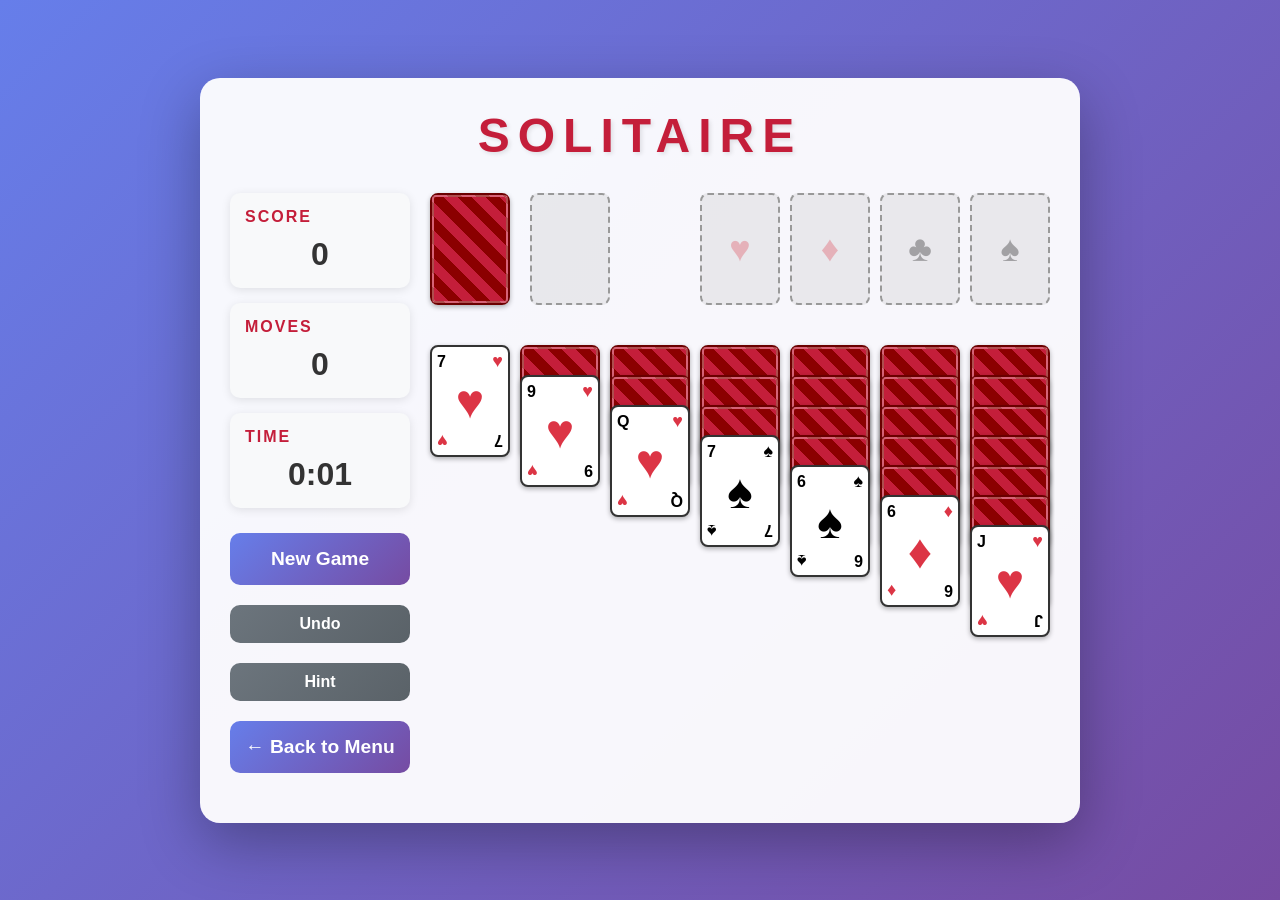
==== games/solitaire/solitaire.html @ 7c759008 "initial commit" ====
<!DOCTYPE html>
<html lang="en">
<head>
    <meta charset="UTF-8">
    <meta name="viewport" content="width=device-width, initial-scale=1.0">
    <title>Solitaire Game</title>
    <link rel="stylesheet" href="../../shared/common.css">
    <link rel="stylesheet" href="solitaire.css">
</head>
<body>
    <div class="game-container">
        <div class="game-header">
            <h1>SOLITAIRE</h1>
        </div>

        <div class="game-content">
            <div class="side-panel">
                <div class="info-box">
                    <h2>Score</h2>
                    <div id="score">0</div>
                </div>
                <div class="info-box">
                    <h2>Moves</h2>
                    <div id="moves">0</div>
                </div>
                <div class="info-box">
                    <h2>Time</h2>
                    <div id="time">0:00</div>
                </div>

                <div class="controls-section">
                    <button id="new-game-btn" class="action-btn">New Game</button>
                    <button id="undo-btn" class="action-btn secondary-btn">Undo</button>
                    <button id="hint-btn" class="action-btn secondary-btn">Hint</button>
                    <a href="../../dashboard.html" class="back-btn">← Back to Menu</a>
                </div>
            </div>

            <div class="game-area">
                <!-- Top area: Stock, Waste, and Foundations -->
                <div class="top-row">
                    <div class="stock-waste">
                        <div id="stock" class="card-pile stock-pile"></div>
                        <div id="waste" class="card-pile waste-pile"></div>
                    </div>

                    <div class="foundations">
                        <div id="foundation-0" class="card-pile foundation-pile" data-suit="hearts"></div>
                        <div id="foundation-1" class="card-pile foundation-pile" data-suit="diamonds"></div>
                        <div id="foundation-2" class="card-pile foundation-pile" data-suit="clubs"></div>
                        <div id="foundation-3" class="card-pile foundation-pile" data-suit="spades"></div>
                    </div>
                </div>

                <!-- Bottom area: Tableau (7 columns) -->
                <div class="tableau">
                    <div id="tableau-0" class="card-pile tableau-pile"></div>
                    <div id="tableau-1" class="card-pile tableau-pile"></div>
                    <div id="tableau-2" class="card-pile tableau-pile"></div>
                    <div id="tableau-3" class="card-pile tableau-pile"></div>
                    <div id="tableau-4" class="card-pile tableau-pile"></div>
                    <div id="tableau-5" class="card-pile tableau-pile"></div>
                    <div id="tableau-6" class="card-pile tableau-pile"></div>
                </div>

                <!-- Game Over overlay -->
                <div id="game-over" class="game-over hidden">
                    <h2>🎉 You Win!</h2>
                    <p>Congratulations!</p>
                    <p>Score: <span id="final-score">0</span></p>
                    <p>Moves: <span id="final-moves">0</span></p>
                    <p>Time: <span id="final-time">0:00</span></p>
                    <button id="restart-btn">Play Again</button>
                </div>
            </div>
        </div>
    </div>

    <script src="solitaire.js"></script>
</body>
</html>
---- shared/common.css ----
/* Shared styles for all games */

* {
    margin: 0;
    padding: 0;
    box-sizing: border-box;
}

body {
    font-family: 'Arial', sans-serif;
    background: linear-gradient(135deg, #667eea 0%, #764ba2 100%);
    min-height: 100vh;
    display: flex;
    justify-content: center;
    align-items: center;
    padding: 20px;
}

/* Common button styles */
.action-btn, .back-btn {
    width: 100%;
    padding: 15px;
    font-size: 1.2em;
    font-weight: bold;
    background: linear-gradient(135deg, #667eea 0%, #764ba2 100%);
    color: white;
    border: none;
    border-radius: 10px;
    cursor: pointer;
    transition: transform 0.2s, box-shadow 0.2s;
    margin-top: 10px;
    text-decoration: none;
    display: inline-block;
    text-align: center;
}

.action-btn:hover, .back-btn:hover {
    transform: translateY(-2px);
    box-shadow: 0 5px 15px rgba(102, 126, 234, 0.4);
}

.action-btn:active, .back-btn:active {
    transform: translateY(0);
}

/* Game container */
.game-container {
    background: rgba(255, 255, 255, 0.95);
    border-radius: 20px;
    box-shadow: 0 20px 60px rgba(0, 0, 0, 0.3);
    padding: 30px;
}

/* Game header */
.game-header {
    text-align: center;
    margin-bottom: 30px;
}

.game-header h1 {
    font-size: 3em;
    color: #667eea;
    text-shadow: 2px 2px 4px rgba(0, 0, 0, 0.1);
    letter-spacing: 8px;
}

/* Info boxes */
.info-box {
    background: #f8f9fa;
    padding: 15px;
    border-radius: 10px;
    box-shadow: 0 2px 10px rgba(0, 0, 0, 0.1);
}

.info-box h2 {
    font-size: 1em;
    color: #667eea;
    margin-bottom: 10px;
    text-transform: uppercase;
    letter-spacing: 2px;
}

.info-box div:not(canvas) {
    font-size: 2em;
    font-weight: bold;
    color: #333;
    text-align: center;
}

/* Game over overlay */
.game-over {
    position: absolute;
    top: 50%;
    left: 50%;
    transform: translate(-50%, -50%);
    background: rgba(255, 255, 255, 0.98);
    padding: 40px;
    border-radius: 15px;
    text-align: center;
    box-shadow: 0 10px 40px rgba(0, 0, 0, 0.3);
    z-index: 10;
}

.game-over.hidden {
    display: none;
}

.game-over h2 {
    font-size: 2.5em;
    color: #764ba2;
    margin-bottom: 20px;
}

.game-over p {
    font-size: 1.5em;
    color: #333;
    margin-bottom: 30px;
}

/* Control panel */
.controls-panel h2 {
    font-size: 1.2em;
    color: #667eea;
    margin-bottom: 15px;
    text-transform: uppercase;
    letter-spacing: 2px;
}

.control-item {
    display: flex;
    align-items: center;
    gap: 10px;
    padding: 8px;
    background: #f8f9fa;
    border-radius: 5px;
    margin-bottom: 8px;
}

.key {
    display: inline-block;
    padding: 5px 10px;
    background: #667eea;
    color: white;
    border-radius: 5px;
    font-weight: bold;
    min-width: 60px;
    text-align: center;
    box-shadow: 0 2px 5px rgba(0, 0, 0, 0.2);
}

.control-item span:last-child {
    color: #333;
    font-size: 0.9em;
}
---- games/solitaire/solitaire.css ----
/* Solitaire-specific styles */

.game-container {
    max-width: 1100px;
}

.game-content {
    display: flex;
    gap: 20px;
}

.side-panel {
    display: flex;
    flex-direction: column;
    gap: 15px;
    min-width: 180px;
}

.controls-section {
    display: flex;
    flex-direction: column;
    gap: 10px;
}

.secondary-btn {
    background: linear-gradient(135deg, #6c757d 0%, #5a6268 100%);
    font-size: 1em;
    padding: 10px;
}

.game-area {
    flex: 1;
    position: relative;
    min-height: 600px;
}

/* Card styling */
.card {
    width: 80px;
    height: 112px;
    border-radius: 8px;
    position: absolute;
    cursor: pointer;
    transition: transform 0.2s, box-shadow 0.2s;
    user-select: none;
}

.card.face-up {
    background: white;
    border: 2px solid #333;
    box-shadow: 0 2px 5px rgba(0, 0, 0, 0.3);
    display: flex;
    flex-direction: column;
    justify-content: space-between;
    padding: 5px;
}

.card.face-down {
    background: linear-gradient(135deg, #c41e3a 0%, #8b0000 100%);
    border: 2px solid #6b0000;
    box-shadow: 0 2px 5px rgba(0, 0, 0, 0.3);
    display: flex;
    align-items: center;
    justify-content: center;
}

.card-back {
    width: 100%;
    height: 100%;
    background: repeating-linear-gradient(
        45deg,
        #c41e3a,
        #c41e3a 10px,
        #8b0000 10px,
        #8b0000 20px
    );
    border-radius: 4px;
    border: 2px solid rgba(255, 255, 255, 0.3);
}

.card:hover {
    transform: translateY(-5px);
    box-shadow: 0 5px 15px rgba(0, 0, 0, 0.4);
}

.card-corner {
    font-weight: bold;
    line-height: 1;
}

.card-corner.top-left {
    text-align: left;
    display: flex;
    align-items: baseline;
    justify-content: space-between;
    gap: 3px;
}

.card-corner.bottom-right {
    text-align: right;
    transform: rotate(180deg);
    display: flex;
    align-items: baseline;
    justify-content: space-between;
    gap: 3px;
}

.card-corner .rank {
    font-size: 16px;
}

.card-corner .suit {
    font-size: 18px;
}

.card-center {
    position: absolute;
    top: 50%;
    left: 50%;
    transform: translate(-50%, -50%);
    font-size: 48px;
}

.red {
    color: #dc3545;
}

.black {
    color: #000;
}

/* Card piles */
.card-pile {
    position: relative;
    min-height: 112px;
    border-radius: 8px;
}

.card-pile.empty {
    border: 2px dashed #999;
    background: rgba(200, 200, 200, 0.3);
}

.card-placeholder {
    width: 80px;
    height: 112px;
    display: flex;
    align-items: center;
    justify-content: center;
    font-size: 48px;
    color: #999;
    cursor: pointer;
}

.card-placeholder.reload:hover {
    color: #667eea;
    transform: scale(1.1);
}

/* Top row */
.top-row {
    display: flex;
    justify-content: space-between;
    margin-bottom: 40px;
}

.stock-waste {
    display: flex;
    gap: 20px;
}

.stock-pile,
.waste-pile {
    width: 80px;
}

.stock-pile {
    cursor: pointer;
}

.foundations {
    display: flex;
    gap: 10px;
}

.foundation-pile {
    width: 80px;
}

.foundation-pile.empty::after {
    content: attr(data-suit);
    position: absolute;
    top: 50%;
    left: 50%;
    transform: translate(-50%, -50%);
    font-size: 36px;
    opacity: 0.3;
}

.foundation-pile[data-suit="hearts"]::after {
    content: '♥';
    color: #dc3545;
}

.foundation-pile[data-suit="diamonds"]::after {
    content: '♦';
    color: #dc3545;
}

.foundation-pile[data-suit="clubs"]::after {
    content: '♣';
    color: #000;
}

.foundation-pile[data-suit="spades"]::after {
    content: '♠';
    color: #000;
}

/* Tableau */
.tableau {
    display: flex;
    gap: 10px;
    justify-content: center;
}

.tableau-pile {
    width: 80px;
    min-height: 400px;
}

/* Drag ghost */
.drag-ghost {
    position: fixed;
    pointer-events: none;
    z-index: 1000;
    opacity: 0.8;
}

.drag-ghost .card {
    position: relative;
}

/* Hint highlighting */
.hint-highlight {
    animation: pulse 0.5s ease-in-out 3;
    box-shadow: 0 0 20px rgba(255, 215, 0, 0.8) !important;
}

.hint-target {
    animation: pulse-border 0.5s ease-in-out 3;
}

@keyframes pulse {
    0%, 100% {
        transform: scale(1) translateY(0);
    }
    50% {
        transform: scale(1.05) translateY(-5px);
    }
}

@keyframes pulse-border {
    0%, 100% {
        border-color: #999;
    }
    50% {
        border-color: #ffd700;
        border-width: 3px;
    }
}

/* Override theme colors for Solitaire */
.game-header h1 {
    color: #c41e3a;
}

.info-box h2 {
    color: #c41e3a;
}

.controls-panel h2 {
    color: #c41e3a;
}

.key {
    background: #c41e3a;
}

@media (max-width: 1024px) {
    .game-content {
        flex-direction: column;
    }

    .side-panel {
        flex-direction: row;
        flex-wrap: wrap;
        justify-content: space-between;
    }

    .info-box {
        flex: 1;
        min-width: 120px;
    }

    .controls-section {
        width: 100%;
        flex-direction: row;
        flex-wrap: wrap;
    }

    .controls-section button,
    .controls-section a {
        flex: 1;
        min-width: 120px;
    }

    .tableau {
        gap: 5px;
    }

    .tableau-pile {
        width: 70px;
    }

    .card {
        width: 70px;
        height: 98px;
    }

    .foundation-pile,
    .stock-pile,
    .waste-pile {
        width: 70px;
    }
}

@media (max-width: 768px) {
    .game-header h1 {
        font-size: 2em;
    }

    .top-row {
        flex-direction: column;
        gap: 20px;
        margin-bottom: 20px;
    }

    .foundations {
        justify-content: center;
    }

    .stock-waste {
        justify-content: center;
    }

    .tableau {
        gap: 3px;
        overflow-x: auto;
    }

    .tableau-pile {
        width: 60px;
    }

    .card {
        width: 60px;
        height: 84px;
    }

    .card-center {
        font-size: 32px;
    }

    .card-corner .rank {
        font-size: 12px;
    }

    .card-corner .suit {
        font-size: 14px;
    }
}
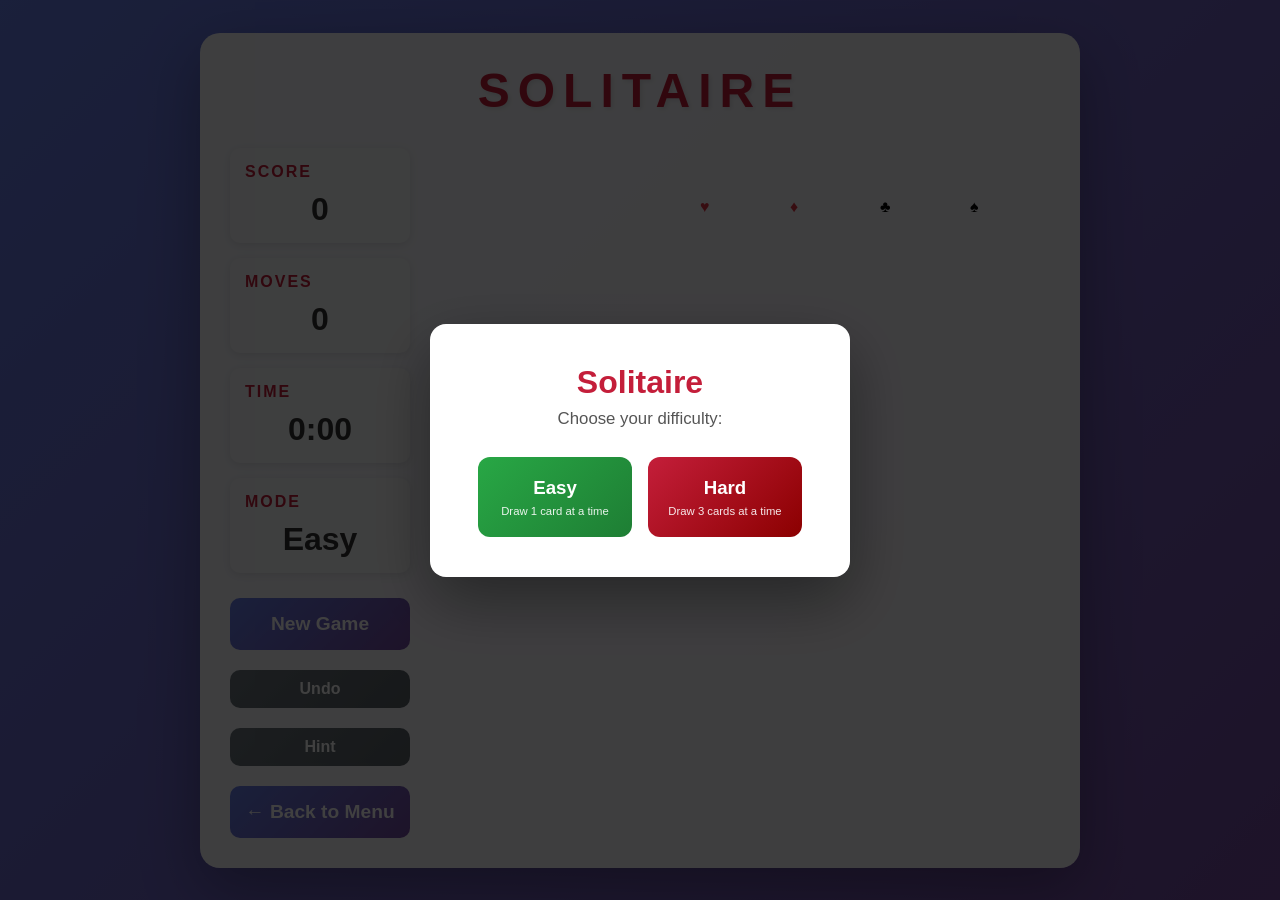
==== commit bc4c27d5: "Updated game UX" ====
--- a/games/solitaire/solitaire.html
+++ b/games/solitaire/solitaire.html
@@ -26,6 +26,10 @@
                 <div class="info-box">
                     <h2>Time</h2>
                     <div id="time">0:00</div>
+                </div>
+                <div class="info-box">
+                    <h2>Mode</h2>
+                    <div id="mode">Easy</div>
                 </div>
 
                 <div class="controls-section">
@@ -76,6 +80,24 @@
         </div>
     </div>
 
+    <!-- Difficulty selection modal -->
+    <div id="difficulty-modal" class="difficulty-modal">
+        <div class="difficulty-content">
+            <h2>Solitaire</h2>
+            <p>Choose your difficulty:</p>
+            <div class="difficulty-buttons">
+                <button id="easy-btn" class="difficulty-btn easy-btn">
+                    <div class="diff-title">Easy</div>
+                    <div class="diff-desc">Draw 1 card at a time</div>
+                </button>
+                <button id="hard-btn" class="difficulty-btn hard-btn">
+                    <div class="diff-title">Hard</div>
+                    <div class="diff-desc">Draw 3 cards at a time</div>
+                </button>
+            </div>
+        </div>
+    </div>
+
     <script src="solitaire.js"></script>
 </body>
 </html>
--- a/games/solitaire/solitaire.css
+++ b/games/solitaire/solitaire.css
@@ -32,6 +32,7 @@
     flex: 1;
     position: relative;
     min-height: 600px;
+    margin-top: 50px;
 }
 
 /* Card styling */
@@ -43,6 +44,7 @@
     cursor: pointer;
     transition: transform 0.2s, box-shadow 0.2s;
     user-select: none;
+    touch-action: none;
 }
 
 .card.face-up {
@@ -238,7 +240,7 @@
 }
 
 .drag-ghost .card {
-    position: relative;
+    position: absolute;
 }
 
 /* Hint highlighting */
@@ -270,6 +272,89 @@
     }
 }
 
+/* Draw-three waste pile: wider to accommodate fanned cards */
+.waste-pile.draw-three {
+    width: 120px;
+}
+
+/* Difficulty modal */
+.difficulty-modal {
+    position: fixed;
+    inset: 0;
+    background: rgba(0, 0, 0, 0.75);
+    display: flex;
+    align-items: center;
+    justify-content: center;
+    z-index: 2000;
+}
+
+.difficulty-modal.hidden {
+    display: none;
+}
+
+.difficulty-content {
+    background: white;
+    border-radius: 16px;
+    padding: 40px 48px;
+    text-align: center;
+    box-shadow: 0 24px 64px rgba(0, 0, 0, 0.4);
+    max-width: 420px;
+    width: 90%;
+}
+
+.difficulty-content h2 {
+    font-size: 2em;
+    color: #c41e3a;
+    margin: 0 0 8px;
+}
+
+.difficulty-content p {
+    color: #555;
+    margin: 0 0 28px;
+    font-size: 1.05em;
+}
+
+.difficulty-buttons {
+    display: flex;
+    gap: 16px;
+    justify-content: center;
+}
+
+.difficulty-btn {
+    flex: 1;
+    border: none;
+    border-radius: 12px;
+    padding: 20px 16px;
+    cursor: pointer;
+    transition: transform 0.15s, box-shadow 0.15s;
+    color: white;
+    font-family: inherit;
+}
+
+.difficulty-btn:hover {
+    transform: translateY(-3px);
+    box-shadow: 0 8px 24px rgba(0, 0, 0, 0.25);
+}
+
+.difficulty-btn.easy-btn {
+    background: linear-gradient(135deg, #28a745 0%, #1e7e34 100%);
+}
+
+.difficulty-btn.hard-btn {
+    background: linear-gradient(135deg, #c41e3a 0%, #8b0000 100%);
+}
+
+.diff-title {
+    font-size: 1.4em;
+    font-weight: bold;
+    margin-bottom: 6px;
+}
+
+.diff-desc {
+    font-size: 0.85em;
+    opacity: 0.9;
+}
+
 /* Override theme colors for Solitaire */
 .game-header h1 {
     color: #c41e3a;
@@ -288,6 +373,19 @@
 }
 
 @media (max-width: 1024px) {
+    .game-container {
+        padding: 15px 20px;
+    }
+
+    .game-header {
+        margin-bottom: 10px;
+    }
+
+    .game-header h1 {
+        font-size: 1.8em;
+        letter-spacing: 4px;
+    }
+
     .game-content {
         flex-direction: column;
     }
@@ -296,23 +394,39 @@
         flex-direction: row;
         flex-wrap: wrap;
         justify-content: space-between;
+        gap: 8px;
     }
 
     .info-box {
         flex: 1;
-        min-width: 120px;
+        min-width: 80px;
+        padding: 6px 10px;
+    }
+
+    .info-box h2 {
+        font-size: 0.7em;
+        margin-bottom: 3px;
+        letter-spacing: 1px;
+    }
+
+    .info-box div:not(canvas) {
+        font-size: 1.2em;
     }
 
     .controls-section {
         width: 100%;
         flex-direction: row;
         flex-wrap: wrap;
+        gap: 6px;
     }
 
     .controls-section button,
     .controls-section a {
         flex: 1;
-        min-width: 120px;
+        min-width: 80px;
+        padding: 8px 10px;
+        font-size: 0.9em;
+        margin-top: 0;
     }
 
     .tableau {
@@ -336,12 +450,25 @@
 }
 
 @media (max-width: 768px) {
+    body {
+        align-items: unset;
+    }
+
+    .game-container {
+        padding: 10px 15px;
+    }
+
+    .game-header {
+        margin-bottom: 6px;
+    }
+
     .game-header h1 {
-        font-size: 2em;
+        font-size: 1.4em;
+        letter-spacing: 3px;
     }
 
     .top-row {
-        flex-direction: column;
+        /* flex-direction: column; */
         gap: 20px;
         margin-bottom: 20px;
     }
@@ -356,7 +483,7 @@
 
     .tableau {
         gap: 3px;
-        overflow-x: auto;
+        /* overflow-x: auto; */
     }
 
     .tableau-pile {
@@ -368,6 +495,22 @@
         height: 84px;
     }
 
+    .foundation-pile.card-pile,
+    .stock-pile.card-pile,
+    .waste-pile.card-pile,
+    .card-placeholder.reload {
+        min-height: 84px;
+    }
+
+    .card-placeholder {
+        height: 84px;
+        width: 60px;
+    }
+
+    .foundation-pile, .stock-pile, .waste-pile {
+        width: 60px;
+    }
+
     .card-center {
         font-size: 32px;
     }
@@ -379,4 +522,86 @@
     .card-corner .suit {
         font-size: 14px;
     }
+}
+
+@media (max-width: 499px) {
+    body {
+        padding: 6px;
+    }
+
+    .game-container {
+        padding: 8px;
+        border-radius: 12px;
+    }
+
+    .card {
+        width: 50px;
+        height: 70px;
+    }
+
+    .card.face-up {
+        padding: 3px;
+    }
+
+    .tableau {
+        margin-top: 50px;
+        gap: 5px;
+    }
+
+    .tableau-pile {
+        width: 50px;
+        min-height: 300px;
+    }
+
+    .foundation-pile,
+    .stock-pile,
+    .waste-pile {
+        width: 50px;
+    }
+
+    .waste-pile.draw-three {
+        width: 90px;
+    }
+
+    .card-pile {
+        min-height: 70px;
+    }
+
+    .foundation-pile.card-pile,
+    .stock-pile.card-pile,
+    .waste-pile.card-pile,
+    .card-placeholder.reload {
+        min-height: 70px;
+    }
+
+    .card-placeholder {
+        height: 70px;
+        width: 50px;
+        font-size: 32px;
+    }
+
+    .card-center {
+        font-size: 24px;
+    }
+
+    .card-corner .rank {
+        font-size: 12px;
+    }
+
+    .card-corner .suit {
+        font-size: 16px;
+    }
+
+    .foundations {
+        gap: 5px;
+    }
+
+    .stock-waste {
+        gap: 10px;
+    }
+
+    .top-row {
+        gap: 12px;
+        margin-bottom: 12px;
+    }
 }
